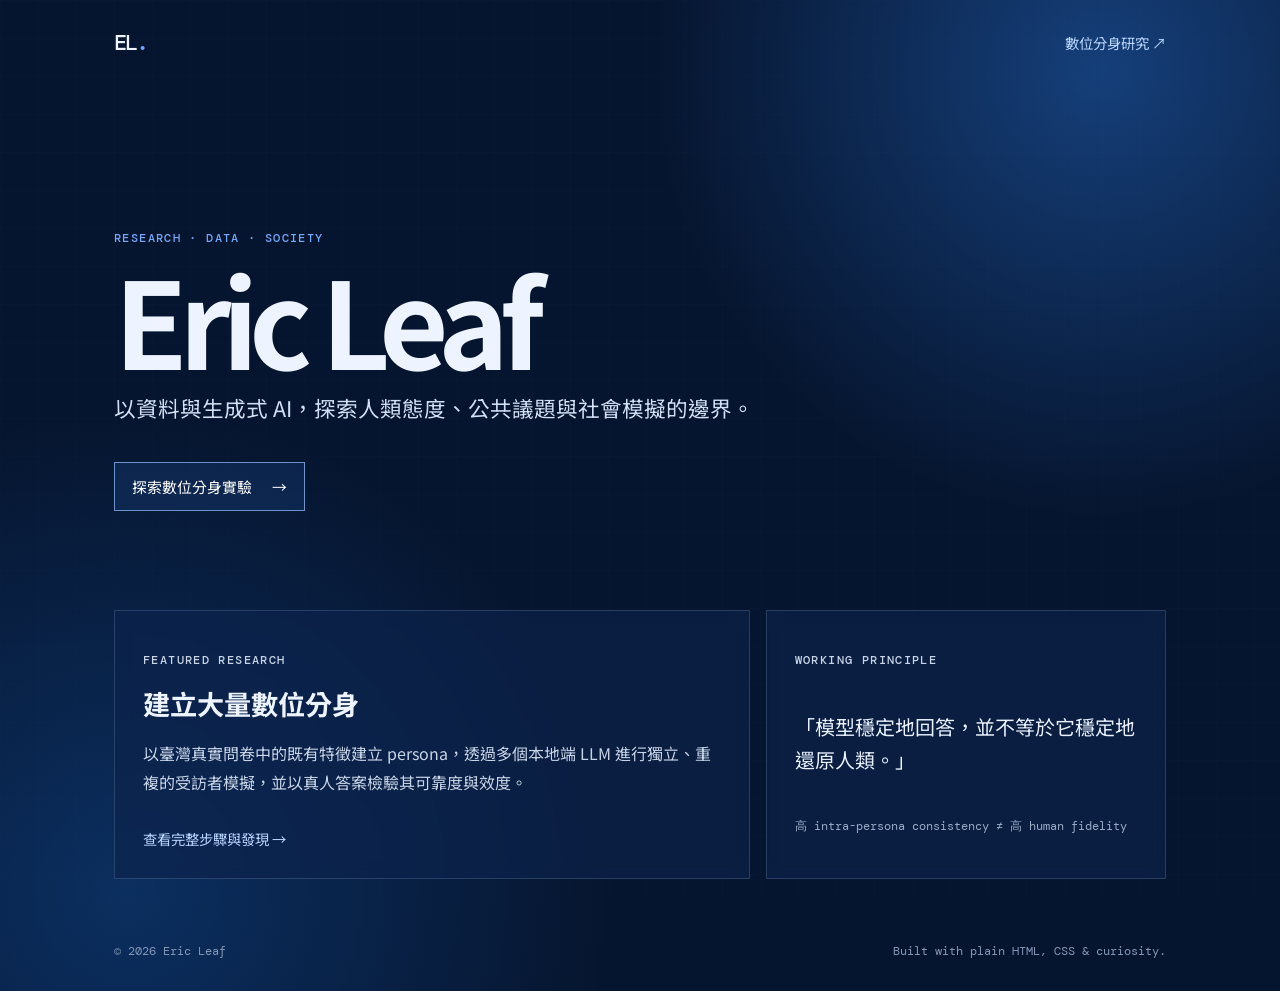
==== index.html @ a292d994 "sample1" ====
<!doctype html>
<html lang="zh-Hant"><head><meta charset="utf-8"><meta name="viewport" content="width=device-width, initial-scale=1"><meta name="description" content="Eric Leaf 的研究與個人網站。"><title>Eric Leaf — Research &amp; Digital Twins</title><link rel="preconnect" href="https://fonts.googleapis.com"><link rel="preconnect" href="https://fonts.gstatic.com" crossorigin><link href="https://fonts.googleapis.com/css2?family=DM+Mono:wght@400;500&family=Noto+Sans+TC:wght@400;500;600;700&display=swap" rel="stylesheet"><link rel="stylesheet" href="styles.css"></head>
<body><main class="shell"><nav class="nav" aria-label="主選單"><a class="brand" href="/">EL<span>.</span></a><a class="nav-link" href="/digitaltwinsample/">數位分身研究 <span aria-hidden="true">↗</span></a></nav><section class="hero"><p class="eyebrow">RESEARCH · DATA · SOCIETY</p><h1>Eric Leaf</h1><p class="lede">以資料與生成式 AI，探索人類態度、公共議題與社會模擬的邊界。</p><div class="actions"><a class="button" href="/digitaltwinsample/">探索數位分身實驗 <span aria-hidden="true">→</span></a></div></section><section class="grid" aria-label="網站內容"><article class="card feature"><p class="card-kicker">FEATURED RESEARCH</p><h2>建立大量數位分身</h2><p>以臺灣真實問卷中的既有特徵建立 persona，透過多個本地端 LLM 進行獨立、重複的受訪者模擬，並以真人答案檢驗其可靠度與效度。</p><a class="text-link" href="/digitaltwinsample/">查看完整步驟與發現 <span aria-hidden="true">→</span></a></article><article class="card note"><p class="card-kicker">WORKING PRINCIPLE</p><blockquote>「模型穩定地回答，並不等於它穩定地還原人類。」</blockquote><p class="fine">高 intra-persona consistency ≠ 高 human fidelity</p></article></section><footer><span>© <span id="year"></span> Eric Leaf</span><span>Built with plain HTML, CSS &amp; curiosity.</span></footer></main><script>document.getElementById('year').textContent=new Date().getFullYear();</script></body></html>
---- styles.css ----
:root{--ink:#eef4ff;--muted:#9bacc7;--line:rgba(177,204,244,.18);--deep:#06152f;--pale:#b9d5ff;--card:rgba(13,36,76,.66)}*{box-sizing:border-box}html{scroll-behavior:smooth}body{margin:0;min-height:100vh;color:var(--ink);background:radial-gradient(circle at 86% 7%,#153f7a 0,transparent 28rem),radial-gradient(circle at 10% 90%,#0b2f60 0,transparent 30rem),var(--deep);font-family:"Noto Sans TC",sans-serif}body:before{content:"";position:fixed;inset:0;pointer-events:none;opacity:.28;background-image:linear-gradient(rgba(190,216,255,.045) 1px,transparent 1px),linear-gradient(90deg,rgba(190,216,255,.045) 1px,transparent 1px);background-size:38px 38px}.shell{position:relative;max-width:1120px;min-height:100vh;margin:auto;padding:28px 34px;display:flex;flex-direction:column}.nav{display:flex;justify-content:space-between;align-items:center}.brand{color:var(--ink);text-decoration:none;font:500 1.4rem "DM Mono",monospace;letter-spacing:-.1em}.brand span{color:#6ca5ff}.nav-link,.text-link{color:var(--pale);text-decoration:none;font-size:.9rem;transition:color .2s}.nav-link:hover,.text-link:hover{color:#fff}.hero{max-width:780px;padding:18vh 0 11vh}.eyebrow,.card-kicker{color:#75a7f8;font:500 .72rem "DM Mono",monospace;letter-spacing:.12em}.hero h1{margin:15px 0 12px;font-size:clamp(3.7rem,11vw,7.5rem);letter-spacing:-.075em;line-height:.95}.lede{margin:0;max-width:660px;color:#d1def3;font-size:clamp(1.05rem,2.4vw,1.35rem);line-height:1.9}.actions{margin-top:34px}.button{display:inline-flex;gap:20px;align-items:center;padding:13px 17px;border:1px solid rgba(151,192,255,.7);color:#fff;text-decoration:none;font-size:.93rem;background:rgba(42,96,180,.2);transition:background .2s,transform .2s}.button:hover{background:#1d5ebe;transform:translateY(-2px)}.grid{display:grid;grid-template-columns:1.35fr .85fr;gap:16px}.card{padding:28px;border:1px solid var(--line);background:var(--card);backdrop-filter:blur(8px)}.card h2{margin:10px 0;font-size:1.7rem}.card p{color:#c8d5e8;line-height:1.85}.feature .text-link{display:inline-block;margin-top:14px}.note{display:flex;flex-direction:column;justify-content:space-between}.note blockquote{margin:20px 0;color:#e9f1ff;font-size:1.25rem;line-height:1.65}.fine{color:var(--muted)!important;font:400 .77rem "DM Mono",monospace}footer{margin-top:auto;padding:64px 0 4px;display:flex;justify-content:space-between;gap:16px;color:#8498b8;font:400 .73rem "DM Mono",monospace}@media(max-width:650px){.shell{padding:22px 20px}.hero{padding:15vh 0 9vh}.grid{grid-template-columns:1fr}.nav-link{font-size:.8rem}footer{padding-top:42px;flex-direction:column}.card{padding:22px}}
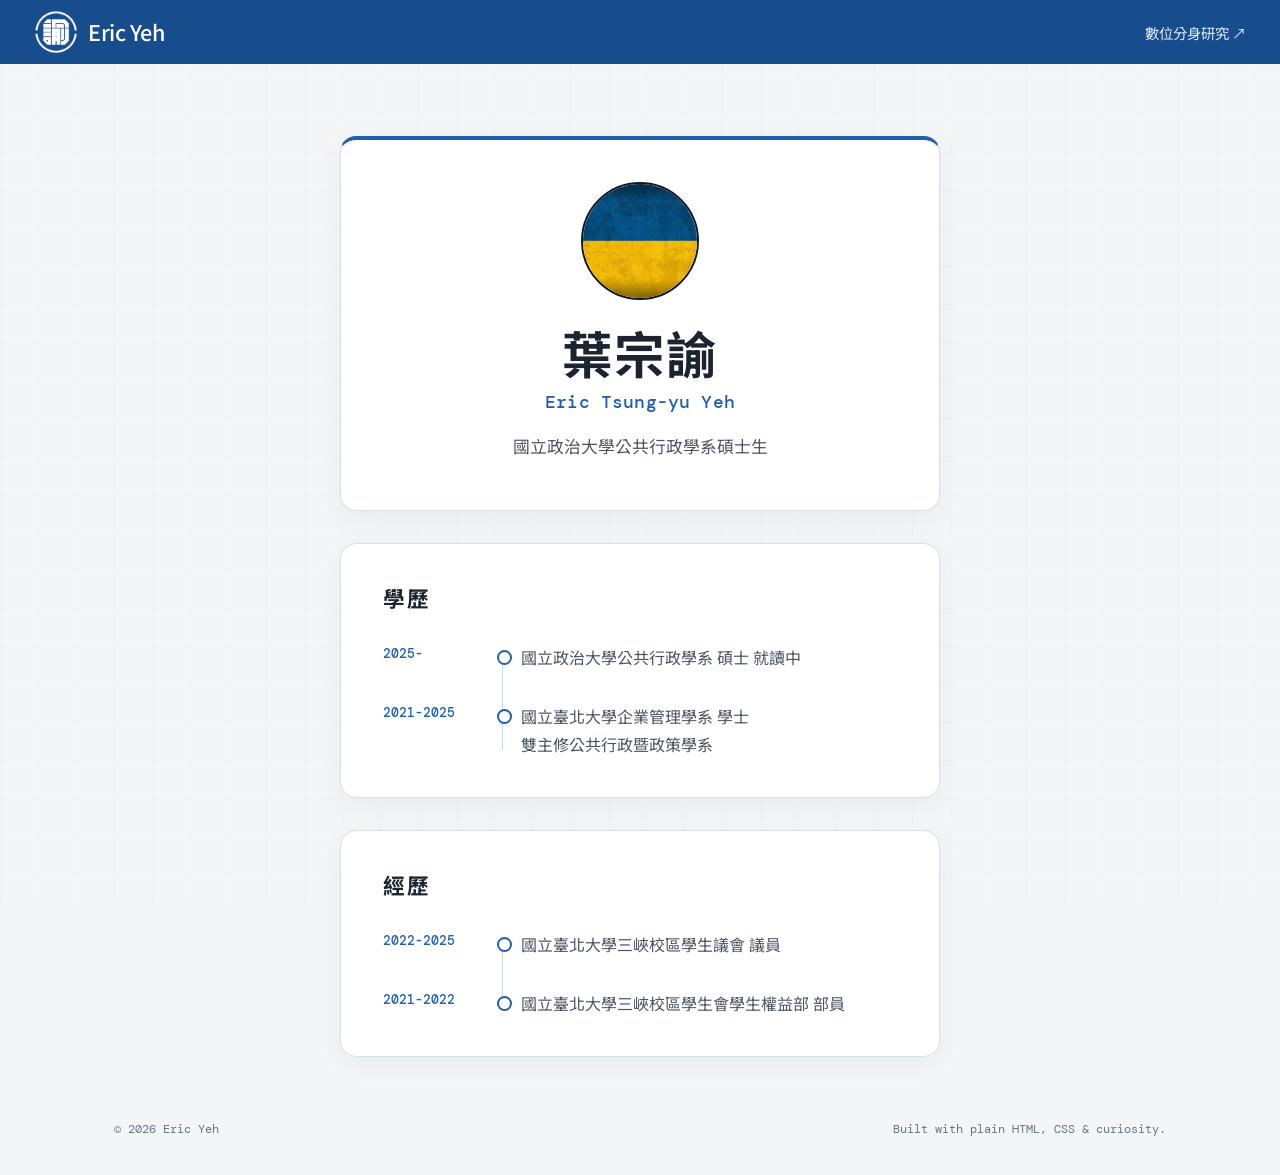
==== commit 549a5736: "0902" ====
--- a/index.html
+++ b/index.html
@@ -1,3 +1,63 @@
 <!doctype html>
-<html lang="zh-Hant"><head><meta charset="utf-8"><meta name="viewport" content="width=device-width, initial-scale=1"><meta name="description" content="Eric Leaf 的研究與個人網站。"><title>Eric Leaf — Research &amp; Digital Twins</title><link rel="preconnect" href="https://fonts.googleapis.com"><link rel="preconnect" href="https://fonts.gstatic.com" crossorigin><link href="https://fonts.googleapis.com/css2?family=DM+Mono:wght@400;500&family=Noto+Sans+TC:wght@400;500;600;700&display=swap" rel="stylesheet"><link rel="stylesheet" href="styles.css"></head>
-<body><main class="shell"><nav class="nav" aria-label="主選單"><a class="brand" href="/">EL<span>.</span></a><a class="nav-link" href="/digitaltwinsample/">數位分身研究 <span aria-hidden="true">↗</span></a></nav><section class="hero"><p class="eyebrow">RESEARCH · DATA · SOCIETY</p><h1>Eric Leaf</h1><p class="lede">以資料與生成式 AI，探索人類態度、公共議題與社會模擬的邊界。</p><div class="actions"><a class="button" href="/digitaltwinsample/">探索數位分身實驗 <span aria-hidden="true">→</span></a></div></section><section class="grid" aria-label="網站內容"><article class="card feature"><p class="card-kicker">FEATURED RESEARCH</p><h2>建立大量數位分身</h2><p>以臺灣真實問卷中的既有特徵建立 persona，透過多個本地端 LLM 進行獨立、重複的受訪者模擬，並以真人答案檢驗其可靠度與效度。</p><a class="text-link" href="/digitaltwinsample/">查看完整步驟與發現 <span aria-hidden="true">→</span></a></article><article class="card note"><p class="card-kicker">WORKING PRINCIPLE</p><blockquote>「模型穩定地回答，並不等於它穩定地還原人類。」</blockquote><p class="fine">高 intra-persona consistency ≠ 高 human fidelity</p></article></section><footer><span>© <span id="year"></span> Eric Leaf</span><span>Built with plain HTML, CSS &amp; curiosity.</span></footer></main><script>document.getElementById('year').textContent=new Date().getFullYear();</script></body></html>
+<html lang="zh-Hant">
+<head>
+  <meta charset="utf-8">
+  <meta name="viewport" content="width=device-width, initial-scale=1">
+  <meta name="description" content="葉宗諭｜國立政治大學公共行政學系碩士生。">
+  <title>葉宗諭｜Eric Tsung-yu Yeh</title>
+  <link rel="preconnect" href="https://fonts.googleapis.com">
+  <link rel="preconnect" href="https://fonts.gstatic.com" crossorigin>
+  <link href="https://fonts.googleapis.com/css2?family=DM+Mono:wght@400;500&family=Noto+Sans+TC:wght@400;500;600;700&display=swap" rel="stylesheet">
+  <link rel="icon" href="image/mark.ico" sizes="any">
+  <link rel="stylesheet" href="styles.css">
+</head>
+<body>
+  <main class="shell profile-shell">
+    <nav class="nav" aria-label="主選單">
+      <a class="brand" href="/" aria-label="Eric Yeh 首頁">首頁<span>.</span></a>
+      <a class="nav-link" href="/digitaltwinsample/">數位分身研究 <span aria-hidden="true">↗</span></a>
+    </nav>
+
+    <section class="profile-card" aria-label="個人資料">
+      <img class="profile-photo" src="image/profile.jpg" alt="葉宗諭個人照片">
+      <p class="profile-name">葉宗諭</p>
+      <p class="profile-english">Eric Tsung-yu Yeh</p>
+      <p class="profile-role">國立政治大學公共行政學系碩士生</p>
+    </section>
+
+    <section class="resume-card" aria-labelledby="education-title">
+      <h1 id="education-title">學歷</h1>
+      <ol class="timeline">
+        <li>
+          <time>2025-</time>
+          <p>國立政治大學公共行政學系 碩士 就讀中</p>
+        </li>
+        <li>
+          <time>2021-2025</time>
+          <p>國立臺北大學企業管理學系 學士<br>雙主修公共行政暨政策學系</p>
+        </li>
+      </ol>
+    </section>
+
+    <section class="resume-card" aria-labelledby="experience-title">
+      <h1 id="experience-title">經歷</h1>
+      <ol class="timeline">
+        <li>
+          <time>2022-2025</time>
+          <p>國立臺北大學三峽校區學生議會 議員</p>
+        </li>
+        <li>
+          <time>2021-2022</time>
+          <p>國立臺北大學三峽校區學生會學生權益部 部員</p>
+        </li>
+      </ol>
+    </section>
+
+    <footer>
+      <span>© <span id="year"></span> Eric Yeh</span>
+      <span>Built with plain HTML, CSS &amp; curiosity.</span>
+    </footer>
+  </main>
+  <script>document.getElementById('year').textContent = new Date().getFullYear();</script>
+</body>
+</html>
--- a/styles.css
+++ b/styles.css
@@ -1 +1,46 @@
-:root{--ink:#eef4ff;--muted:#9bacc7;--line:rgba(177,204,244,.18);--deep:#06152f;--pale:#b9d5ff;--card:rgba(13,36,76,.66)}*{box-sizing:border-box}html{scroll-behavior:smooth}body{margin:0;min-height:100vh;color:var(--ink);background:radial-gradient(circle at 86% 7%,#153f7a 0,transparent 28rem),radial-gradient(circle at 10% 90%,#0b2f60 0,transparent 30rem),var(--deep);font-family:"Noto Sans TC",sans-serif}body:before{content:"";position:fixed;inset:0;pointer-events:none;opacity:.28;background-image:linear-gradient(rgba(190,216,255,.045) 1px,transparent 1px),linear-gradient(90deg,rgba(190,216,255,.045) 1px,transparent 1px);background-size:38px 38px}.shell{position:relative;max-width:1120px;min-height:100vh;margin:auto;padding:28px 34px;display:flex;flex-direction:column}.nav{display:flex;justify-content:space-between;align-items:center}.brand{color:var(--ink);text-decoration:none;font:500 1.4rem "DM Mono",monospace;letter-spacing:-.1em}.brand span{color:#6ca5ff}.nav-link,.text-link{color:var(--pale);text-decoration:none;font-size:.9rem;transition:color .2s}.nav-link:hover,.text-link:hover{color:#fff}.hero{max-width:780px;padding:18vh 0 11vh}.eyebrow,.card-kicker{color:#75a7f8;font:500 .72rem "DM Mono",monospace;letter-spacing:.12em}.hero h1{margin:15px 0 12px;font-size:clamp(3.7rem,11vw,7.5rem);letter-spacing:-.075em;line-height:.95}.lede{margin:0;max-width:660px;color:#d1def3;font-size:clamp(1.05rem,2.4vw,1.35rem);line-height:1.9}.actions{margin-top:34px}.button{display:inline-flex;gap:20px;align-items:center;padding:13px 17px;border:1px solid rgba(151,192,255,.7);color:#fff;text-decoration:none;font-size:.93rem;background:rgba(42,96,180,.2);transition:background .2s,transform .2s}.button:hover{background:#1d5ebe;transform:translateY(-2px)}.grid{display:grid;grid-template-columns:1.35fr .85fr;gap:16px}.card{padding:28px;border:1px solid var(--line);background:var(--card);backdrop-filter:blur(8px)}.card h2{margin:10px 0;font-size:1.7rem}.card p{color:#c8d5e8;line-height:1.85}.feature .text-link{display:inline-block;margin-top:14px}.note{display:flex;flex-direction:column;justify-content:space-between}.note blockquote{margin:20px 0;color:#e9f1ff;font-size:1.25rem;line-height:1.65}.fine{color:var(--muted)!important;font:400 .77rem "DM Mono",monospace}footer{margin-top:auto;padding:64px 0 4px;display:flex;justify-content:space-between;gap:16px;color:#8498b8;font:400 .73rem "DM Mono",monospace}@media(max-width:650px){.shell{padding:22px 20px}.hero{padding:15vh 0 9vh}.grid{grid-template-columns:1fr}.nav-link{font-size:.8rem}footer{padding-top:42px;flex-direction:column}.card{padding:22px}}
+:root { --ink:#1b2430; --text:#4b5563; --muted:#697586; --line:#d8dee6; --blue:#1f5fae; --nav-blue:#174d8d; --card:#fff; }
+* { box-sizing:border-box; }
+html { scroll-behavior:smooth; overflow-x:clip; }
+body { margin:0; min-height:100vh; overflow-x:clip; color:var(--ink); background:#f3f5f7; font-family:"Noto Sans TC",Arial,sans-serif; }
+body::before { content:""; position:fixed; inset:0; pointer-events:none; opacity:.42; background-image:linear-gradient(rgba(48,76,110,.045) 1px,transparent 1px),linear-gradient(90deg,rgba(48,76,110,.045) 1px,transparent 1px); background-size:38px 38px; }
+.shell { position:relative; max-width:1120px; min-height:100vh; margin:0 auto; padding:0 34px 28px; display:flex; flex-direction:column; }
+.nav { min-height:64px; margin:0 calc(50% - 50vw); padding:0 34px; display:flex; align-items:center; justify-content:space-between; background:var(--nav-blue); }
+.brand { display:inline-flex; align-items:center; gap:5px; color:#fff; text-decoration:none; font-size:0; }
+.brand::before { content:""; width:44px; height:44px; display:block; background:url("image/mark_white.png") center / contain no-repeat; }
+.brand::after { content:"Eric Yeh"; color:#fff; font:500 1.35rem/1 "Noto Sans TC",Arial,sans-serif; letter-spacing:-.02em; white-space:nowrap; }
+.brand span { display:none; }
+.nav-link,.text-link { color:#315f94; text-decoration:none; font-size:.9rem; }
+.nav .nav-link { color:#dcecff; }.nav .nav-link:hover { color:#fff; }.text-link:hover { color:var(--blue); }
+.hero { max-width:780px; padding:18vh 0 11vh; }
+.eyebrow,.card-kicker { color:var(--blue); font:500 .72rem "DM Mono",monospace; letter-spacing:.12em; }
+.hero h1 { margin:15px 0 12px; font-size:clamp(3.7rem,11vw,7.5rem); letter-spacing:-.075em; line-height:.95; }
+.lede { max-width:660px; margin:0; color:var(--text); font-size:clamp(1.05rem,2.4vw,1.35rem); line-height:1.9; }
+.actions { margin-top:34px; }.button { display:inline-flex; align-items:center; gap:20px; padding:13px 17px; color:#fff; background:var(--blue); border:1px solid var(--blue); text-decoration:none; font-size:.93rem; transition:.2s; }.button:hover { background:var(--nav-blue); border-color:var(--nav-blue); transform:translateY(-2px); }
+.grid { display:grid; grid-template-columns:1.35fr .85fr; gap:16px; }.card { padding:28px; background:var(--card); border:1px solid var(--line); }.card h2 { margin:10px 0; font-size:1.7rem; }.card p { color:var(--text); line-height:1.85; }.feature .text-link { display:inline-block; margin-top:14px; }.note { display:flex; flex-direction:column; justify-content:space-between; }.note blockquote { margin:20px 0; color:#263342; font-size:1.25rem; line-height:1.65; }.fine { color:var(--muted)!important; font:400 .77rem "DM Mono",monospace; }
+footer { margin-top:auto; padding:64px 0 4px; display:flex; justify-content:space-between; gap:16px; color:var(--muted); font:400 .73rem "DM Mono",monospace; }
+
+.profile-shell { padding-bottom:34px; }
+.profile-card, .resume-card {
+  width:100%;
+  max-width:600px;
+  margin:32px auto 0;
+  padding:38px 42px;
+  background:var(--card);
+  border:1px solid var(--line);
+  border-radius:16px;
+  box-shadow:0 8px 28px rgba(31,55,82,.045);
+}
+.profile-card { min-height:244px; margin-top:72px; padding-top:42px; padding-bottom:48px; border-top:4px solid var(--blue); text-align:center; display:flex; flex-direction:column; align-items:center; justify-content:center; }
+.profile-photo { width:118px; height:118px; margin:0 0 22px; display:block; object-fit:cover; border:2px solid #111827; border-radius:50%; }
+.profile-name { margin:0; color:var(--ink); font-size:clamp(2rem,5vw,3.15rem); font-weight:700; letter-spacing:.04em; line-height:1.22; }
+.profile-english { margin:8px 0 18px; color:var(--blue); font:500 1.1rem "DM Mono",monospace; letter-spacing:.01em; }
+.profile-role { margin:0; color:var(--text); font-size:1.05rem; line-height:1.8; }
+.resume-card h1 { margin:0 0 30px; color:var(--ink); font-size:1.35rem; letter-spacing:.08em; }
+.timeline { position:relative; margin:0; padding:0; list-style:none; }
+.timeline::before { content:""; position:absolute; top:9px; bottom:9px; left:119px; width:1px; background:#c9d7e8; }
+.timeline li { position:relative; display:grid; grid-template-columns:100px 1fr; column-gap:38px; padding:0 0 30px; }
+.timeline li:last-child { padding-bottom:0; }
+.timeline time { color:var(--blue); font:500 .82rem "DM Mono",monospace; line-height:1.65; white-space:nowrap; }
+.timeline li::after { content:""; position:absolute; top:7px; left:114px; width:11px; height:11px; border:2px solid var(--blue); border-radius:50%; background:#fff; }
+.timeline p { margin:0; color:var(--text); font-size:1rem; line-height:1.8; }
+@media(max-width:650px) { .shell { padding:0 20px 22px; }.nav { margin:0 calc(50% - 50vw); padding:0 20px; }.hero { padding:15vh 0 9vh; }.grid { grid-template-columns:1fr; }.nav-link { font-size:.8rem; } footer { padding-top:42px; flex-direction:column; }.card { padding:22px; } .profile-card,.resume-card { margin-top:20px; padding:28px 24px; border-radius:12px; }.profile-card { margin-top:42px; }.timeline::before { left:94px; }.timeline li { grid-template-columns:76px 1fr; column-gap:26px; }.timeline li::after { left:89px; } }
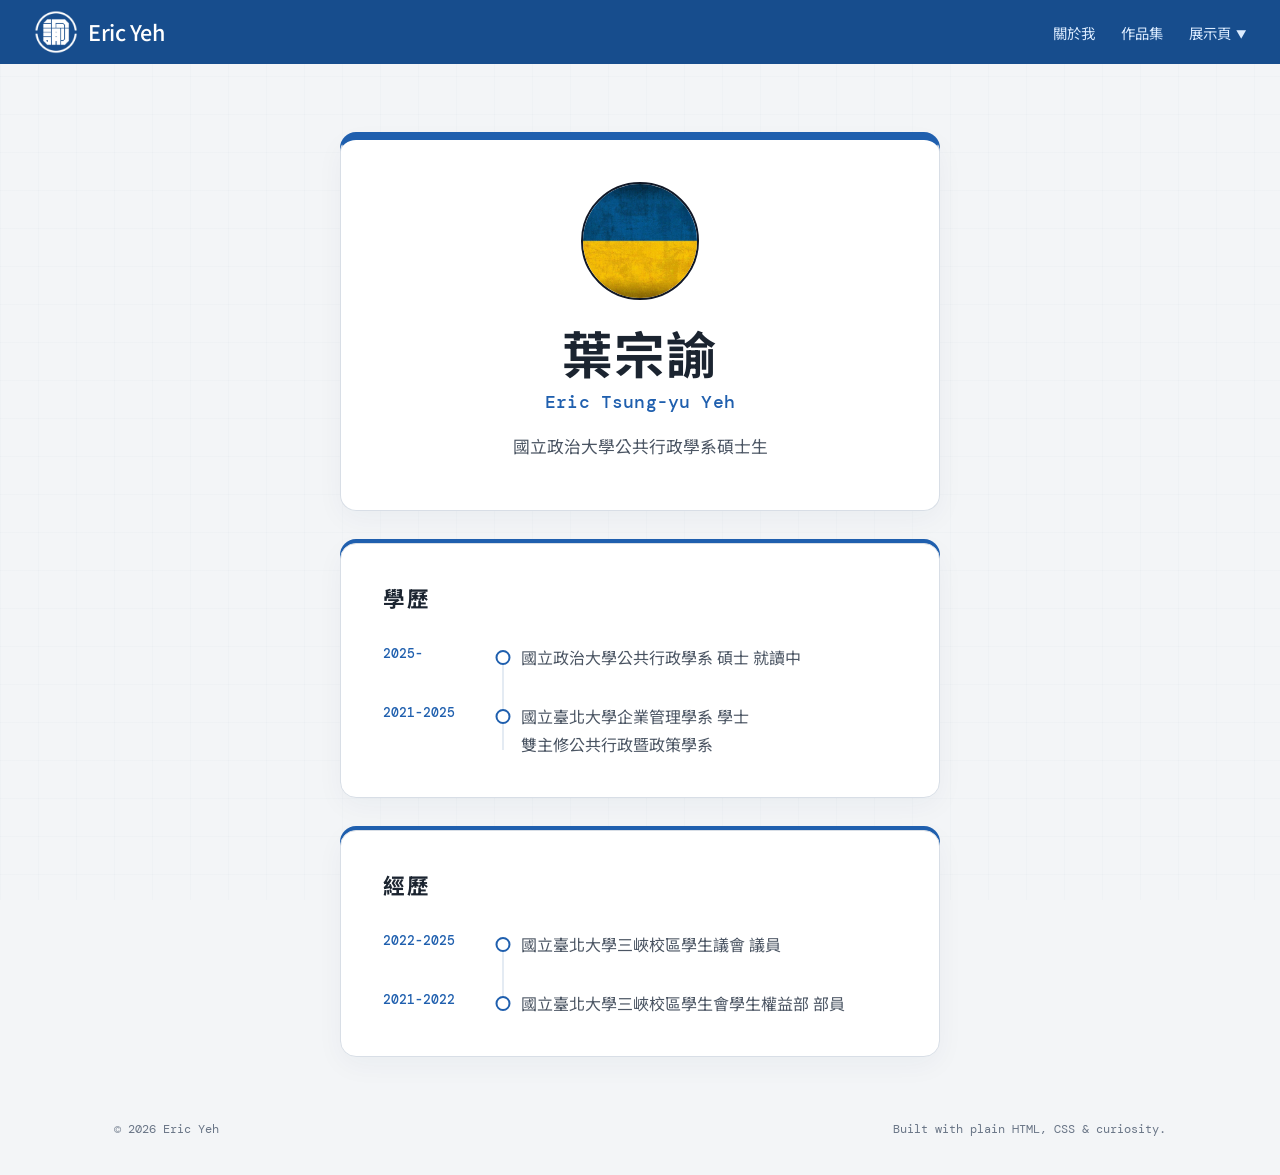
==== commit f0daae35: "0904" ====
--- a/index.html
+++ b/index.html
@@ -10,12 +10,20 @@
   <link href="https://fonts.googleapis.com/css2?family=DM+Mono:wght@400;500&family=Noto+Sans+TC:wght@400;500;600;700&display=swap" rel="stylesheet">
   <link rel="icon" href="image/mark.ico" sizes="any">
   <link rel="stylesheet" href="styles.css">
+  <script src="nav.js" defer></script>
 </head>
 <body>
   <main class="shell profile-shell">
     <nav class="nav" aria-label="主選單">
       <a class="brand" href="/" aria-label="Eric Yeh 首頁">首頁<span>.</span></a>
-      <a class="nav-link" href="/digitaltwinsample/">數位分身研究 <span aria-hidden="true">↗</span></a>
+      <div class="nav-links">
+        <a href="/about/">關於我</a>
+        <a href="/works/">作品集</a>
+        <details class="research-menu">
+          <summary>研究 <span aria-hidden="true">⌄</span></summary>
+          <div class="research-dropdown"><a href="/digitaltwinsample/">建立大量數位分身</a></div>
+        </details>
+      </div>
     </nav>
 
     <section class="profile-card" aria-label="個人資料">
--- a/styles.css
+++ b/styles.css
@@ -4,13 +4,29 @@
 body { margin:0; min-height:100vh; overflow-x:clip; color:var(--ink); background:#f3f5f7; font-family:"Noto Sans TC",Arial,sans-serif; }
 body::before { content:""; position:fixed; inset:0; pointer-events:none; opacity:.42; background-image:linear-gradient(rgba(48,76,110,.045) 1px,transparent 1px),linear-gradient(90deg,rgba(48,76,110,.045) 1px,transparent 1px); background-size:38px 38px; }
 .shell { position:relative; max-width:1120px; min-height:100vh; margin:0 auto; padding:0 34px 28px; display:flex; flex-direction:column; }
-.nav { min-height:64px; margin:0 calc(50% - 50vw); padding:0 34px; display:flex; align-items:center; justify-content:space-between; background:var(--nav-blue); }
+.nav { position:relative; min-height:64px; margin:0 calc(50% - 50vw); padding:0 34px; display:flex; align-items:center; justify-content:space-between; background:var(--nav-blue); }
 .brand { display:inline-flex; align-items:center; gap:5px; color:#fff; text-decoration:none; font-size:0; }
 .brand::before { content:""; width:44px; height:44px; display:block; background:url("image/mark_white.png") center / contain no-repeat; }
 .brand::after { content:"Eric Yeh"; color:#fff; font:500 1.35rem/1 "Noto Sans TC",Arial,sans-serif; letter-spacing:-.02em; white-space:nowrap; }
 .brand span { display:none; }
 .nav-link,.text-link { color:#315f94; text-decoration:none; font-size:.9rem; }
 .nav .nav-link { color:#dcecff; }.nav .nav-link:hover { color:#fff; }.text-link:hover { color:var(--blue); }
+.nav-links { display:flex; align-items:center; gap:26px; font-size:.9rem; }
+.menu-toggle { display:none; }
+.nav-links > a, .research-menu summary { color:#dcecff; text-decoration:none; cursor:pointer; white-space:nowrap; }
+.nav-links > a:hover, .research-menu summary:hover { color:#fff; }
+.nav-links > a[aria-current="page"] { color:#fff; font-weight:600; }
+.research-menu { position:static; }
+.research-menu summary { list-style:none; font-size:0; }
+.research-menu summary::-webkit-details-marker { display:none; }
+.research-menu summary::before { content:"展示頁"; font-size:.9rem; }
+.research-menu summary::after { content:"▼"; display:inline-block; margin-left:5px; font-size:.65rem; vertical-align:1px; }
+.research-menu[open] summary::after { content:"▲"; }
+.research-menu summary span { display:none; }
+.research-dropdown { position:absolute; z-index:10; top:100%; right:34px; min-width:190px; padding:7px; background:#fff; border:1px solid var(--line); border-radius:0 0 9px 9px; box-shadow:0 12px 26px rgba(20,43,74,.16); }
+.research-dropdown a { display:block; padding:10px 12px; color:var(--ink); text-decoration:none; font-size:.88rem; white-space:nowrap; border-radius:6px; }
+.research-dropdown a:hover { color:var(--blue); background:#eef5fe; }
+.blank-shell { min-height:100vh; }
 .hero { max-width:780px; padding:18vh 0 11vh; }
 .eyebrow,.card-kicker { color:var(--blue); font:500 .72rem "DM Mono",monospace; letter-spacing:.12em; }
 .hero h1 { margin:15px 0 12px; font-size:clamp(3.7rem,11vw,7.5rem); letter-spacing:-.075em; line-height:.95; }
@@ -20,7 +36,7 @@
 footer { margin-top:auto; padding:64px 0 4px; display:flex; justify-content:space-between; gap:16px; color:var(--muted); font:400 .73rem "DM Mono",monospace; }
 
 .profile-shell { padding-bottom:34px; }
-.profile-card, .resume-card {
+.profile-card, .resume-card, .content-card {
   width:100%;
   max-width:600px;
   margin:32px auto 0;
@@ -28,7 +44,7 @@
   background:var(--card);
   border:1px solid var(--line);
   border-radius:16px;
-  box-shadow:0 8px 28px rgba(31,55,82,.045);
+  box-shadow:0 -4px 0 var(--blue), 0 8px 28px rgba(31,55,82,.045);
 }
 .profile-card { min-height:244px; margin-top:72px; padding-top:42px; padding-bottom:48px; border-top:4px solid var(--blue); text-align:center; display:flex; flex-direction:column; align-items:center; justify-content:center; }
 .profile-photo { width:118px; height:118px; margin:0 0 22px; display:block; object-fit:cover; border:2px solid #111827; border-radius:50%; }
@@ -36,11 +52,21 @@
 .profile-english { margin:8px 0 18px; color:var(--blue); font:500 1.1rem "DM Mono",monospace; letter-spacing:.01em; }
 .profile-role { margin:0; color:var(--text); font-size:1.05rem; line-height:1.8; }
 .resume-card h1 { margin:0 0 30px; color:var(--ink); font-size:1.35rem; letter-spacing:.08em; }
-.timeline { position:relative; margin:0; padding:0; list-style:none; }
-.timeline::before { content:""; position:absolute; top:9px; bottom:9px; left:119px; width:1px; background:#c9d7e8; }
+.timeline { --axis:120px; position:relative; margin:0; padding:0; list-style:none; }
+.timeline::before { content:""; position:absolute; top:9px; bottom:9px; left:var(--axis); width:1px; transform:translateX(-50%); background:#c9d7e8; }
 .timeline li { position:relative; display:grid; grid-template-columns:100px 1fr; column-gap:38px; padding:0 0 30px; }
 .timeline li:last-child { padding-bottom:0; }
 .timeline time { color:var(--blue); font:500 .82rem "DM Mono",monospace; line-height:1.65; white-space:nowrap; }
-.timeline li::after { content:""; position:absolute; top:7px; left:114px; width:11px; height:11px; border:2px solid var(--blue); border-radius:50%; background:#fff; }
+.timeline li::after { content:""; position:absolute; top:7px; left:var(--axis); width:11px; height:11px; border:2px solid var(--blue); border-radius:50%; transform:translateX(-50%); background:#fff; }
 .timeline p { margin:0; color:var(--text); font-size:1rem; line-height:1.8; }
-@media(max-width:650px) { .shell { padding:0 20px 22px; }.nav { margin:0 calc(50% - 50vw); padding:0 20px; }.hero { padding:15vh 0 9vh; }.grid { grid-template-columns:1fr; }.nav-link { font-size:.8rem; } footer { padding-top:42px; flex-direction:column; }.card { padding:22px; } .profile-card,.resume-card { margin-top:20px; padding:28px 24px; border-radius:12px; }.profile-card { margin-top:42px; }.timeline::before { left:94px; }.timeline li { grid-template-columns:76px 1fr; column-gap:26px; }.timeline li::after { left:89px; } }
+.content-card { margin-top:72px; }
+.content-card h1 { margin:0 0 22px; color:var(--ink); font-size:1.35rem; letter-spacing:.08em; }
+.content-card-heading { display:flex; align-items:flex-start; justify-content:space-between; gap:16px; margin-bottom:22px; }
+.content-card-heading h1 { margin:0; }
+.cite-button { flex:0 0 auto; padding:8px 11px; color:var(--blue); background:#fff; border:1px solid #b9cee7; border-radius:7px; font:500 .8rem "Noto Sans TC",Arial,sans-serif; cursor:pointer; transition:.2s; }
+.cite-button:hover { color:#fff; background:var(--blue); border-color:var(--blue); }
+.content-card h2 { margin:0 0 12px; color:var(--ink); font-size:1.08rem; font-weight:600; line-height:1.7; }
+.content-card p { margin:0; color:var(--muted); font-size:1rem; line-height:1.8; }
+.pdf-embed { width:100%; height:480px; margin-top:24px; display:block; border:1px solid var(--line); border-radius:8px; background:#f7f9fb; }
+.pdf-mobile-link { display:none; }
+@media(max-width:650px) { .shell { padding:0 20px 22px; }.nav { min-height:64px; margin:0 calc(50% - 50vw); padding:10px 20px; align-items:center; }.menu-toggle { width:38px; height:38px; padding:8px; display:flex; flex-direction:column; justify-content:center; gap:5px; border:0; border-radius:6px; background:transparent; cursor:pointer; }.menu-toggle span { width:22px; height:2px; display:block; background:#fff; transition:.2s; }.menu-toggle.is-open span:nth-child(1) { transform:translateY(7px) rotate(45deg); }.menu-toggle.is-open span:nth-child(2) { opacity:0; }.menu-toggle.is-open span:nth-child(3) { transform:translateY(-7px) rotate(-45deg); }.nav-links { display:none; position:absolute; z-index:20; top:100%; right:0; left:0; padding:8px 20px 14px; flex-direction:column; align-items:stretch; gap:0; background:var(--nav-blue); box-shadow:0 10px 20px rgba(15,39,71,.18); font-size:.92rem; text-align:left; }.nav-links.is-open { display:flex; }.nav-links > a, .research-menu summary { padding:12px 0; text-align:left; }.research-menu { width:100%; }.research-dropdown { position:static; min-width:0; margin:0 0 6px; box-shadow:none; border:0; border-radius:0; background:#123e72; }.research-dropdown a { padding:10px 13px; color:#e6f0ff; text-align:left; }.research-dropdown a:hover { color:#fff; background:#0f3561; }.hero { padding:15vh 0 9vh; }.grid { grid-template-columns:1fr; }.nav-link { font-size:.8rem; } footer { padding-top:42px; flex-direction:column; }.card { padding:22px; } .profile-card,.resume-card { margin-top:20px; padding:28px 24px; border-radius:12px; }.profile-card { margin-top:42px; }.timeline { --axis:95px; }.timeline li { grid-template-columns:80px 1fr; column-gap:34px; }.pdf-embed { display:block; height:300px; }.pdf-mobile-link { display:none; } }
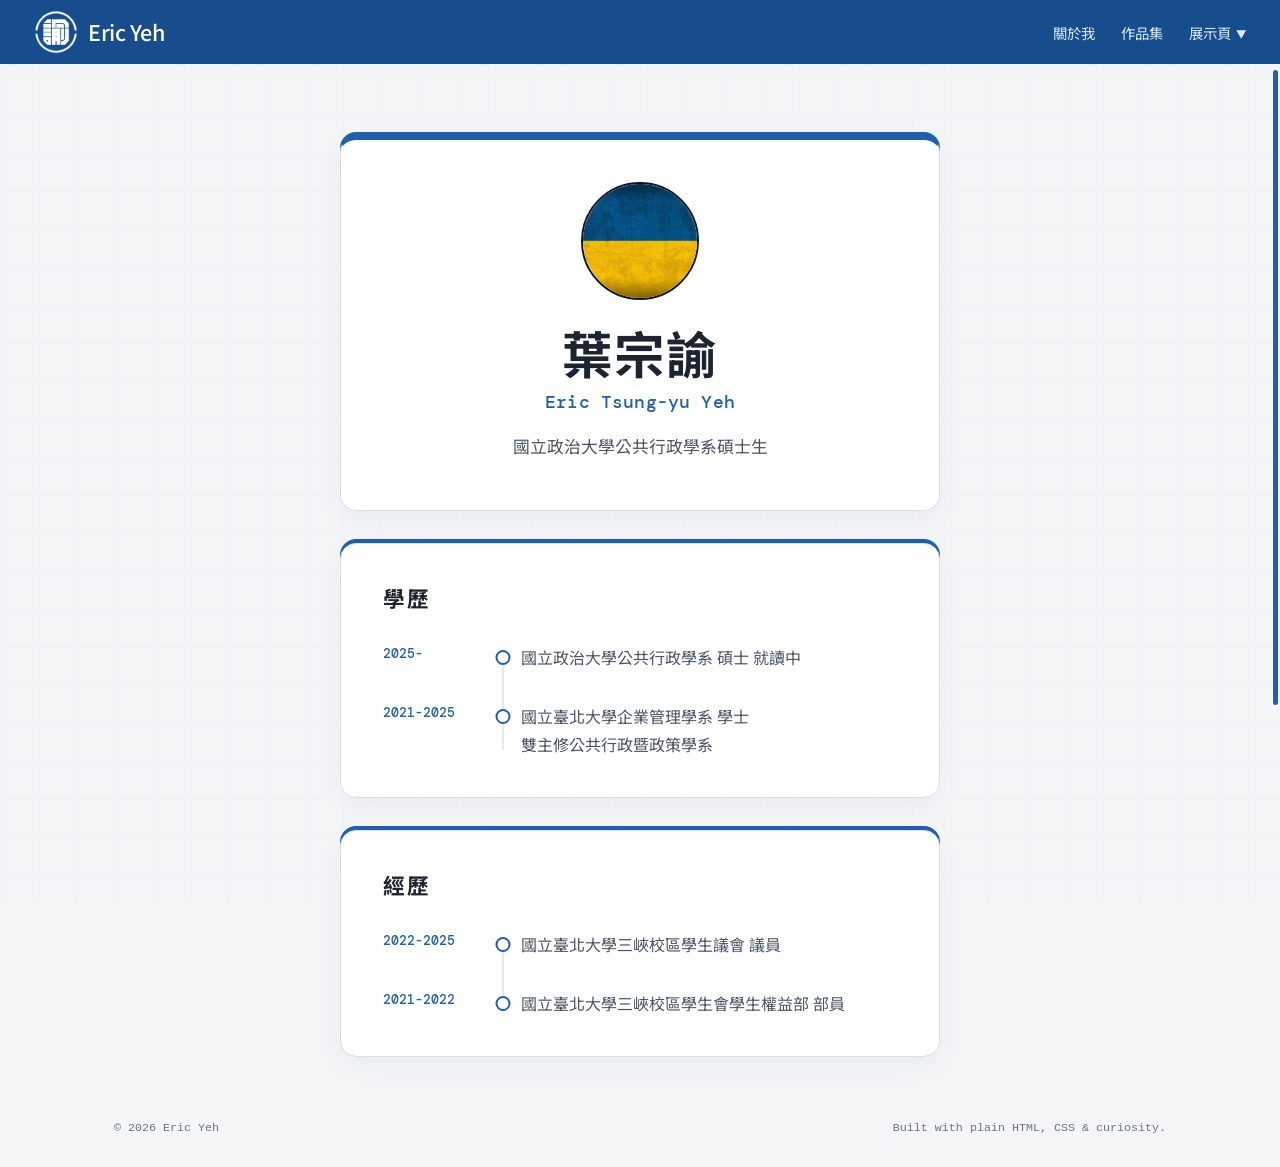
==== commit ea6c3983: "0915" ====
--- a/index.html
+++ b/index.html
@@ -4,13 +4,14 @@
   <meta charset="utf-8">
   <meta name="viewport" content="width=device-width, initial-scale=1">
   <meta name="description" content="葉宗諭｜國立政治大學公共行政學系碩士生。">
-  <title>葉宗諭｜Eric Tsung-yu Yeh</title>
+  <title>葉宗諭｜Eric Yeh</title>
   <link rel="preconnect" href="https://fonts.googleapis.com">
   <link rel="preconnect" href="https://fonts.gstatic.com" crossorigin>
   <link href="https://fonts.googleapis.com/css2?family=DM+Mono:wght@400;500&family=Noto+Sans+TC:wght@400;500;600;700&display=swap" rel="stylesheet">
   <link rel="icon" href="image/mark.ico" sizes="any">
   <link rel="stylesheet" href="styles.css">
   <script src="nav.js" defer></script>
+  <script src="scrollbar.js" defer></script>
 </head>
 <body>
   <main class="shell profile-shell">
@@ -21,7 +22,7 @@
         <a href="/works/">作品集</a>
         <details class="research-menu">
           <summary>研究 <span aria-hidden="true">⌄</span></summary>
-          <div class="research-dropdown"><a href="/digitaltwinsample/">建立大量數位分身</a></div>
+          <div class="research-dropdown"><a href="/digitaltwinsample/">本機數位分身模擬演示</a></div>
         </details>
       </div>
     </nav>
--- a/styles.css
+++ b/styles.css
@@ -1,10 +1,11 @@
 :root { --ink:#1b2430; --text:#4b5563; --muted:#697586; --line:#d8dee6; --blue:#1f5fae; --nav-blue:#174d8d; --card:#fff; }
 * { box-sizing:border-box; }
-html { scroll-behavior:smooth; overflow-x:clip; }
+html { scroll-behavior:smooth; overflow-x:clip; scrollbar-width:none; }
+html::-webkit-scrollbar { display:none; }
 body { margin:0; min-height:100vh; overflow-x:clip; color:var(--ink); background:#f3f5f7; font-family:"Noto Sans TC",Arial,sans-serif; }
 body::before { content:""; position:fixed; inset:0; pointer-events:none; opacity:.42; background-image:linear-gradient(rgba(48,76,110,.045) 1px,transparent 1px),linear-gradient(90deg,rgba(48,76,110,.045) 1px,transparent 1px); background-size:38px 38px; }
 .shell { position:relative; max-width:1120px; min-height:100vh; margin:0 auto; padding:0 34px 28px; display:flex; flex-direction:column; }
-.nav { position:relative; min-height:64px; margin:0 calc(50% - 50vw); padding:0 34px; display:flex; align-items:center; justify-content:space-between; background:var(--nav-blue); }
+.nav { position:sticky; z-index:30; top:0; min-height:64px; margin:0 calc(50% - 50vw); padding:0 34px; display:flex; align-items:center; justify-content:space-between; background:var(--nav-blue); }
 .brand { display:inline-flex; align-items:center; gap:5px; color:#fff; text-decoration:none; font-size:0; }
 .brand::before { content:""; width:44px; height:44px; display:block; background:url("image/mark_white.png") center / contain no-repeat; }
 .brand::after { content:"Eric Yeh"; color:#fff; font:500 1.35rem/1 "Noto Sans TC",Arial,sans-serif; letter-spacing:-.02em; white-space:nowrap; }
@@ -20,10 +21,11 @@
 .research-menu summary { list-style:none; font-size:0; }
 .research-menu summary::-webkit-details-marker { display:none; }
 .research-menu summary::before { content:"展示頁"; font-size:.9rem; }
-.research-menu summary::after { content:"▼"; display:inline-block; margin-left:5px; font-size:.65rem; vertical-align:1px; }
-.research-menu[open] summary::after { content:"▲"; }
+.research-menu summary::after { content:"▼"; display:inline-block; margin-left:5px; font-size:.65rem; vertical-align:1px; transform:rotate(0deg); transition:transform .2s ease; }
+.research-menu.is-open summary::after { transform:rotate(180deg); }
 .research-menu summary span { display:none; }
-.research-dropdown { position:absolute; z-index:10; top:100%; right:34px; min-width:190px; padding:7px; background:#fff; border:1px solid var(--line); border-radius:0 0 9px 9px; box-shadow:0 12px 26px rgba(20,43,74,.16); }
+.research-dropdown { position:absolute; z-index:10; top:100%; right:34px; min-width:190px; padding:7px; visibility:hidden; opacity:0; transform:translateY(-8px); transform-origin:top right; pointer-events:none; background:#fff; border:1px solid var(--line); border-radius:0 0 9px 9px; box-shadow:0 12px 26px rgba(20,43,74,.16); transition:opacity .2s ease,transform .2s ease,visibility 0s linear .2s; }
+.research-menu.is-open .research-dropdown { visibility:visible; opacity:1; transform:translateY(0); pointer-events:auto; transition-delay:0s; }
 .research-dropdown a { display:block; padding:10px 12px; color:var(--ink); text-decoration:none; font-size:.88rem; white-space:nowrap; border-radius:6px; }
 .research-dropdown a:hover { color:var(--blue); background:#eef5fe; }
 .blank-shell { min-height:100vh; }
@@ -33,9 +35,14 @@
 .lede { max-width:660px; margin:0; color:var(--text); font-size:clamp(1.05rem,2.4vw,1.35rem); line-height:1.9; }
 .actions { margin-top:34px; }.button { display:inline-flex; align-items:center; gap:20px; padding:13px 17px; color:#fff; background:var(--blue); border:1px solid var(--blue); text-decoration:none; font-size:.93rem; transition:.2s; }.button:hover { background:var(--nav-blue); border-color:var(--nav-blue); transform:translateY(-2px); }
 .grid { display:grid; grid-template-columns:1.35fr .85fr; gap:16px; }.card { padding:28px; background:var(--card); border:1px solid var(--line); }.card h2 { margin:10px 0; font-size:1.7rem; }.card p { color:var(--text); line-height:1.85; }.feature .text-link { display:inline-block; margin-top:14px; }.note { display:flex; flex-direction:column; justify-content:space-between; }.note blockquote { margin:20px 0; color:#263342; font-size:1.25rem; line-height:1.65; }.fine { color:var(--muted)!important; font:400 .77rem "DM Mono",monospace; }
-footer { margin-top:auto; padding:64px 0 4px; display:flex; justify-content:space-between; gap:16px; color:var(--muted); font:400 .73rem "DM Mono",monospace; }
+footer { margin-top:auto; padding:64px 0 4px; display:flex; justify-content:space-between; gap:16px; color:var(--muted); font:400 .73rem monospace; }
 
-.profile-shell { padding-bottom:34px; }
+.page-scrollbar { --scrollbar-edge-gap:6px; position:fixed; z-index:50; top:0; right:1px; bottom:0; width:8px; pointer-events:none; }
+.page-scrollbar[hidden] { display:none; }
+.page-scrollbar-thumb { position:absolute; top:var(--scrollbar-edge-gap); right:1px; width:5px; min-height:32px; border-radius:999px; background:var(--blue); pointer-events:auto; cursor:grab; touch-action:none; }
+.page-scrollbar-thumb.is-dragging { cursor:grabbing; }
+
+.profile-shell { padding-bottom:28px; }
 .profile-card, .resume-card, .content-card {
   width:100%;
   max-width:600px;
@@ -69,4 +76,6 @@
 .content-card p { margin:0; color:var(--muted); font-size:1rem; line-height:1.8; }
 .pdf-embed { width:100%; height:480px; margin-top:24px; display:block; border:1px solid var(--line); border-radius:8px; background:#f7f9fb; }
 .pdf-mobile-link { display:none; }
-@media(max-width:650px) { .shell { padding:0 20px 22px; }.nav { min-height:64px; margin:0 calc(50% - 50vw); padding:10px 20px; align-items:center; }.menu-toggle { width:38px; height:38px; padding:8px; display:flex; flex-direction:column; justify-content:center; gap:5px; border:0; border-radius:6px; background:transparent; cursor:pointer; }.menu-toggle span { width:22px; height:2px; display:block; background:#fff; transition:.2s; }.menu-toggle.is-open span:nth-child(1) { transform:translateY(7px) rotate(45deg); }.menu-toggle.is-open span:nth-child(2) { opacity:0; }.menu-toggle.is-open span:nth-child(3) { transform:translateY(-7px) rotate(-45deg); }.nav-links { display:none; position:absolute; z-index:20; top:100%; right:0; left:0; padding:8px 20px 14px; flex-direction:column; align-items:stretch; gap:0; background:var(--nav-blue); box-shadow:0 10px 20px rgba(15,39,71,.18); font-size:.92rem; text-align:left; }.nav-links.is-open { display:flex; }.nav-links > a, .research-menu summary { padding:12px 0; text-align:left; }.research-menu { width:100%; }.research-dropdown { position:static; min-width:0; margin:0 0 6px; box-shadow:none; border:0; border-radius:0; background:#123e72; }.research-dropdown a { padding:10px 13px; color:#e6f0ff; text-align:left; }.research-dropdown a:hover { color:#fff; background:#0f3561; }.hero { padding:15vh 0 9vh; }.grid { grid-template-columns:1fr; }.nav-link { font-size:.8rem; } footer { padding-top:42px; flex-direction:column; }.card { padding:22px; } .profile-card,.resume-card { margin-top:20px; padding:28px 24px; border-radius:12px; }.profile-card { margin-top:42px; }.timeline { --axis:95px; }.timeline li { grid-template-columns:80px 1fr; column-gap:34px; }.pdf-embed { display:block; height:300px; }.pdf-mobile-link { display:none; } }
+@media(max-width:650px) { .shell { padding:0 20px 22px; }.nav { min-height:64px; margin:0 calc(50% - 50vw); padding:10px 20px; align-items:center; }.menu-toggle { width:38px; height:38px; padding:8px; display:flex; flex-direction:column; justify-content:center; gap:5px; border:0; border-radius:6px; background:transparent; cursor:pointer; }.menu-toggle span { width:22px; height:2px; display:block; background:#fff; transition:.2s; }.menu-toggle.is-open span:nth-child(1) { transform:translateY(7px) rotate(45deg); }.menu-toggle.is-open span:nth-child(2) { opacity:0; }.menu-toggle.is-open span:nth-child(3) { transform:translateY(-7px) rotate(-45deg); }.nav-links { display:flex; position:absolute; z-index:20; top:100%; right:0; left:0; padding:8px 20px 14px; visibility:hidden; opacity:0; transform:translateY(-8px); pointer-events:none; flex-direction:column; align-items:stretch; gap:0; background:var(--nav-blue); box-shadow:0 10px 20px rgba(15,39,71,.18); font-size:.92rem; text-align:left; transition:opacity .2s ease,transform .2s ease,visibility 0s linear .2s; }.nav-links.is-open { visibility:visible; opacity:1; transform:translateY(0); pointer-events:auto; transition-delay:0s; }.nav-links > a, .research-menu summary { padding:12px 0; text-align:left; }.research-menu { width:100%; }.research-dropdown { position:static; min-width:0; margin:0 0 6px; transform:translateY(-6px); transform-origin:top; box-shadow:none; border:0; border-radius:0; background:#123e72; }.research-menu.is-open .research-dropdown { transform:translateY(0); }.research-dropdown a { padding:10px 13px; color:#e6f0ff; text-align:left; }.research-dropdown a:hover { color:#fff; background:#0f3561; }.hero { padding:15vh 0 9vh; }.grid { grid-template-columns:1fr; }.nav-link { font-size:.8rem; } footer { padding-top:42px; flex-direction:column; }.card { padding:22px; } .profile-card,.resume-card { margin-top:20px; padding:28px 24px; border-radius:12px; }.profile-card { margin-top:42px; }.timeline { --axis:95px; }.timeline li { grid-template-columns:80px 1fr; column-gap:34px; }.pdf-embed { display:block; height:300px; }.pdf-mobile-link { display:none; } }
+
+@media(prefers-reduced-motion:reduce) { .nav-links,.research-dropdown,.menu-toggle span,.research-menu summary::after { transition:none; } }
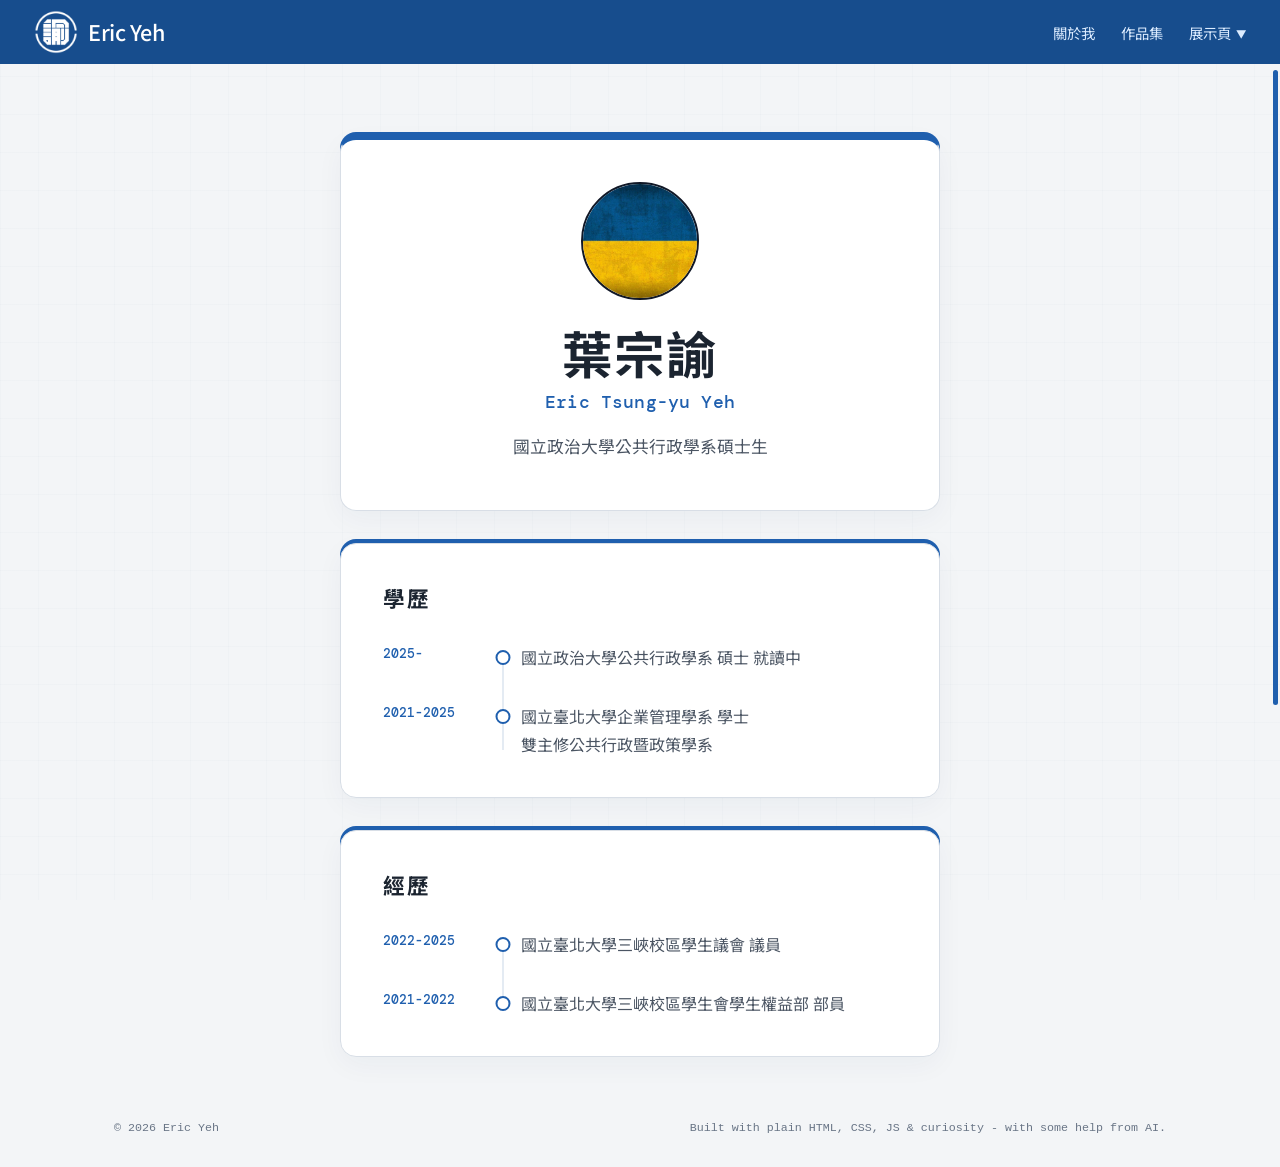
==== commit b108af48: "0915" ====
--- a/index.html
+++ b/index.html
@@ -64,7 +64,7 @@
 
     <footer>
       <span>© <span id="year"></span> Eric Yeh</span>
-      <span>Built with plain HTML, CSS &amp; curiosity.</span>
+      <span>Built with plain HTML, CSS, JS &amp; curiosity - with some help from AI.</span>
     </footer>
   </main>
   <script>document.getElementById('year').textContent = new Date().getFullYear();</script>
--- a/styles.css
+++ b/styles.css
@@ -55,6 +55,7 @@
 }
 .profile-card { min-height:244px; margin-top:72px; padding-top:42px; padding-bottom:48px; border-top:4px solid var(--blue); text-align:center; display:flex; flex-direction:column; align-items:center; justify-content:center; }
 .profile-photo { width:118px; height:118px; margin:0 0 22px; display:block; object-fit:cover; border:2px solid #111827; border-radius:50%; }
+.content-card .profile-photo { margin-right:auto; margin-left:auto; }
 .profile-name { margin:0; color:var(--ink); font-size:clamp(2rem,5vw,3.15rem); font-weight:700; letter-spacing:.04em; line-height:1.22; }
 .profile-english { margin:8px 0 18px; color:var(--blue); font:500 1.1rem "DM Mono",monospace; letter-spacing:.01em; }
 .profile-role { margin:0; color:var(--text); font-size:1.05rem; line-height:1.8; }
@@ -74,6 +75,11 @@
 .cite-button:hover { color:#fff; background:var(--blue); border-color:var(--blue); }
 .content-card h2 { margin:0 0 12px; color:var(--ink); font-size:1.08rem; font-weight:600; line-height:1.7; }
 .content-card p { margin:0; color:var(--muted); font-size:1rem; line-height:1.8; }
+.blank-shell .content-card p + p { margin-top:14px; }
+.about-social-links { margin-top:24px; display:flex; justify-content:center; align-items:center; gap:18px; }
+.about-social-links a { width:36px; height:36px; display:grid; place-items:center; color:var(--muted); text-decoration:none; transition:color .2s ease; }
+.about-social-links a:hover { color:var(--blue); }
+.about-social-links svg { width:25px; height:25px; display:block; fill:currentColor; }
 .pdf-embed { width:100%; height:480px; margin-top:24px; display:block; border:1px solid var(--line); border-radius:8px; background:#f7f9fb; }
 .pdf-mobile-link { display:none; }
 @media(max-width:650px) { .shell { padding:0 20px 22px; }.nav { min-height:64px; margin:0 calc(50% - 50vw); padding:10px 20px; align-items:center; }.menu-toggle { width:38px; height:38px; padding:8px; display:flex; flex-direction:column; justify-content:center; gap:5px; border:0; border-radius:6px; background:transparent; cursor:pointer; }.menu-toggle span { width:22px; height:2px; display:block; background:#fff; transition:.2s; }.menu-toggle.is-open span:nth-child(1) { transform:translateY(7px) rotate(45deg); }.menu-toggle.is-open span:nth-child(2) { opacity:0; }.menu-toggle.is-open span:nth-child(3) { transform:translateY(-7px) rotate(-45deg); }.nav-links { display:flex; position:absolute; z-index:20; top:100%; right:0; left:0; padding:8px 20px 14px; visibility:hidden; opacity:0; transform:translateY(-8px); pointer-events:none; flex-direction:column; align-items:stretch; gap:0; background:var(--nav-blue); box-shadow:0 10px 20px rgba(15,39,71,.18); font-size:.92rem; text-align:left; transition:opacity .2s ease,transform .2s ease,visibility 0s linear .2s; }.nav-links.is-open { visibility:visible; opacity:1; transform:translateY(0); pointer-events:auto; transition-delay:0s; }.nav-links > a, .research-menu summary { padding:12px 0; text-align:left; }.research-menu { width:100%; }.research-dropdown { position:static; min-width:0; margin:0 0 6px; transform:translateY(-6px); transform-origin:top; box-shadow:none; border:0; border-radius:0; background:#123e72; }.research-menu.is-open .research-dropdown { transform:translateY(0); }.research-dropdown a { padding:10px 13px; color:#e6f0ff; text-align:left; }.research-dropdown a:hover { color:#fff; background:#0f3561; }.hero { padding:15vh 0 9vh; }.grid { grid-template-columns:1fr; }.nav-link { font-size:.8rem; } footer { padding-top:42px; flex-direction:column; }.card { padding:22px; } .profile-card,.resume-card { margin-top:20px; padding:28px 24px; border-radius:12px; }.profile-card { margin-top:42px; }.timeline { --axis:95px; }.timeline li { grid-template-columns:80px 1fr; column-gap:34px; }.pdf-embed { display:block; height:300px; }.pdf-mobile-link { display:none; } }
